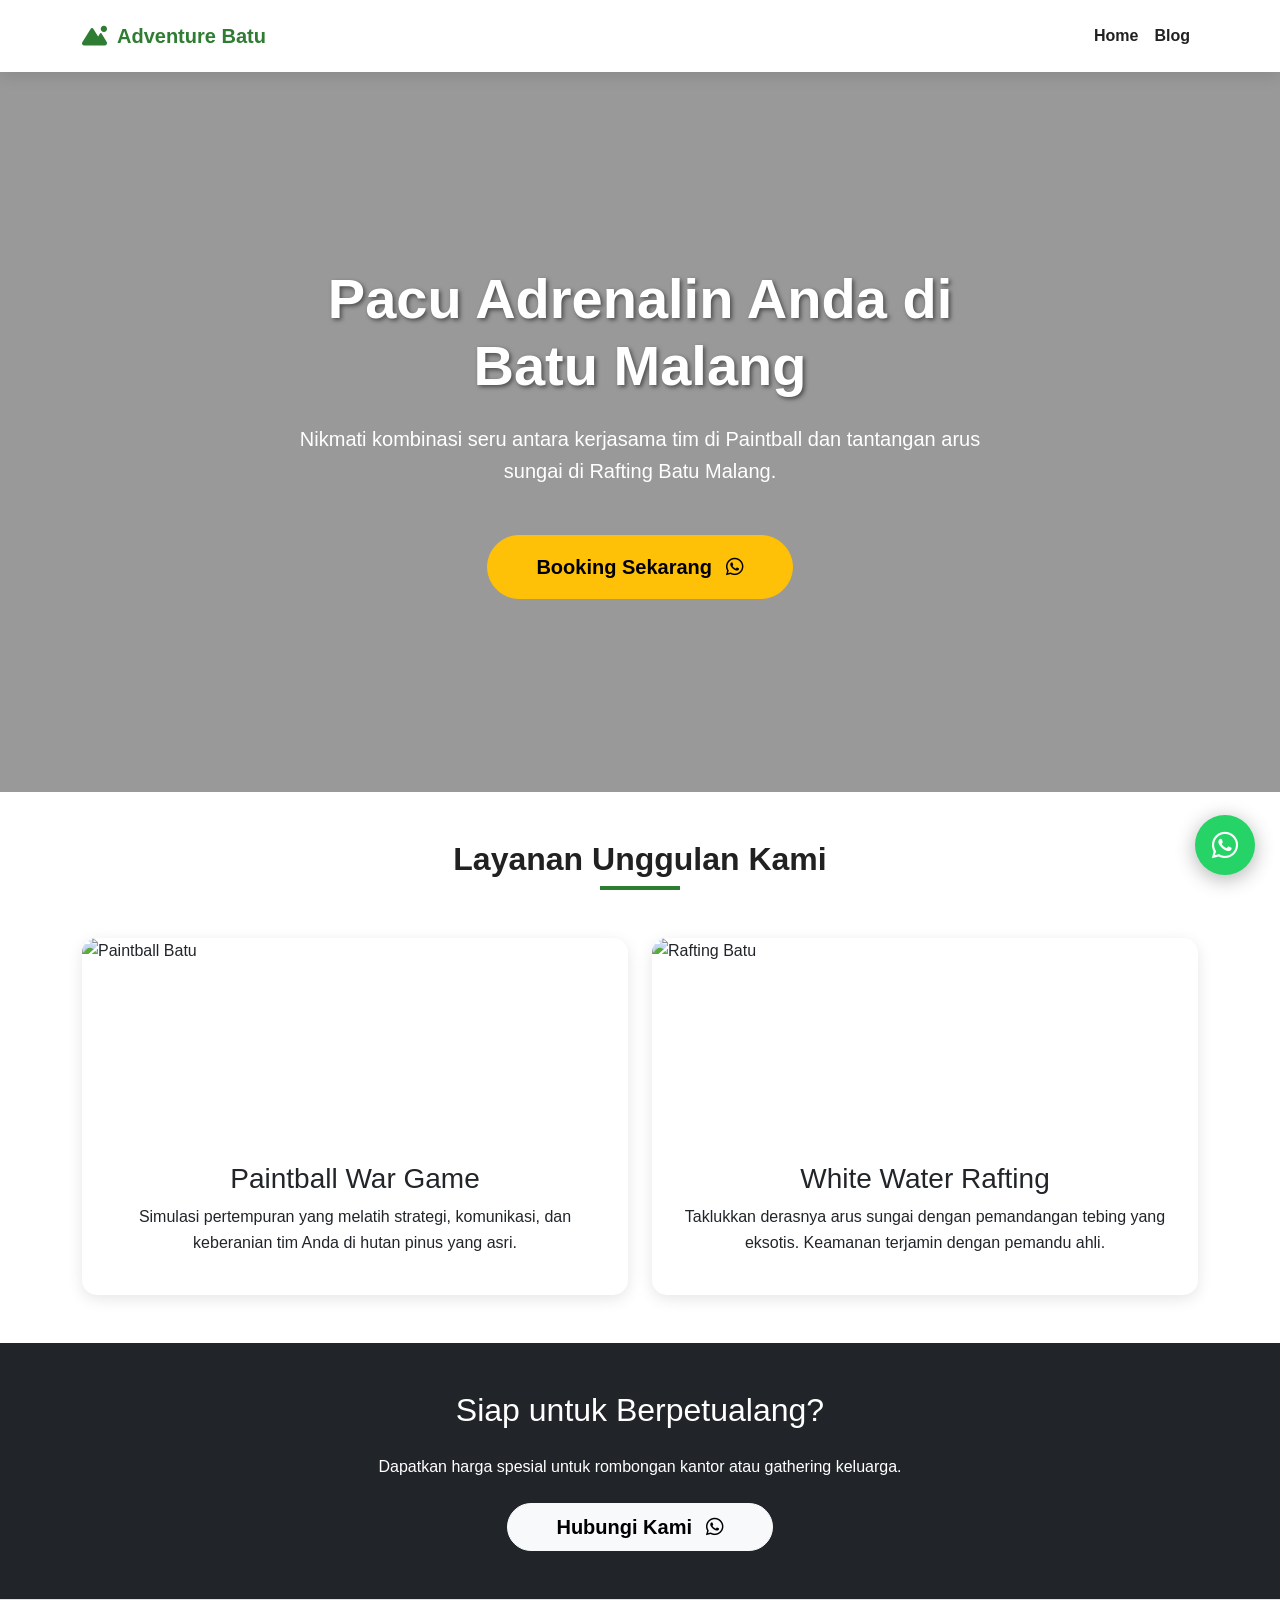
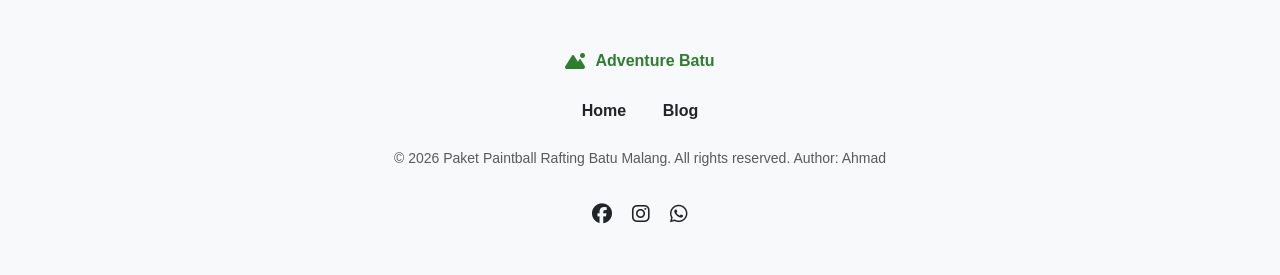
==== index.html @ c864fd22 "Add files via upload" ====
<!DOCTYPE html>
<html lang="id">
<head>
    <meta charset="UTF-8">
    <meta name="viewport" content="width=device-width, initial-scale=1.0">
    <title>Paket Paintball & Rafting Batu Malang - Petualangan Seru & Profesional</title>
    <meta name="description" content="Dapatkan pengalaman petualangan tak terlupakan dengan paket Paintball dan Rafting terbaik di Batu, Malang. Layanan profesional, tim ahli, dan fasilitas lengkap.">
    <meta name="keywords" content="paintball batu malang, rafting batu malang, paket paintball rafting, wisata batu malang, outbound batu malang">
    <meta name="author" content="Ahmad">
    
    <!-- Open Graph / SEO -->
    <meta property="og:type" content="website">
    <meta property="og:title" content="Paket Paintball & Rafting Batu Malang - Petualangan Seru">
    <meta property="og:description" content="Nikmati keseruan bermain paintball dan rafting di alam terbuka Batu, Malang. Booking sekarang!">
    <meta property="og:image" content="img/hero.webp">

    <!-- Stylesheets -->
    <link href="https://cdn.jsdelivr.net/npm/bootstrap@5.3.0/dist/css/bootstrap.min.css" rel="stylesheet">
    <link rel="stylesheet" href="https://cdnjs.cloudflare.com/ajax/libs/font-awesome/6.4.0/css/all.min.css">
    <link rel="stylesheet" href="css/style.css">
    <link rel="icon" type="image/x-icon" href="img/favicon.ico">

    <style>
        /* Specific layout for index to ensure no drift/glitch */
        .hero-section {
            background-image: linear-gradient(rgba(0,0,0,0.4), rgba(0,0,0,0.4)), url('https://images.unsplash.com/photo-1596751303335-ca42b3ca29c1?auto=format&fit=crop&q=80&w=1920');
        }
    </style>
</head>
<body>

    <!-- Navbar -->
    <nav class="navbar navbar-expand-lg sticky-top">
        <div class="container">
            <a class="navbar-brand" href="index.html">
                <i class="fas fa-mountain-sun"></i> Adventure Batu
            </a>
            <button class="navbar-toggler border-0" type="button" data-bs-toggle="collapse" data-bs-target="#navbarNav">
                <span class="navbar-toggler-icon"></span>
            </button>
            <div class="collapse navbar-collapse" id="navbarNav">
                <ul class="navbar-nav ms-auto">
                    <li class="nav-item">
                        <a class="nav-link active" href="index.html">Home</a>
                    </li>
                    <li class="nav-item">
                        <a class="nav-link" href="blog.html">Blog</a>
                    </li>
                </ul>
            </div>
        </div>
    </nav>

    <!-- Hero Section -->
    <header class="hero-section">
        <div class="container">
            <div class="row">
                <div class="col-lg-8 mx-auto">
                    <h1 class="hero-title mb-4">Pacu Adrenalin Anda di Batu Malang</h1>
                    <p class="lead mb-5">Nikmati kombinasi seru antara kerjasama tim di Paintball dan tantangan arus sungai di Rafting Batu Malang.</p>
                    <a href="https://wa.me/6282211221909" class="btn btn-warning btn-lg px-5 py-3 rounded-pill fw-bold">Booking Sekarang <i class="fab fa-whatsapp ms-2"></i></a>
                </div>
            </div>
        </div>
    </header>

    <!-- Services -->
    <section class="py-5">
        <div class="container">
            <div class="text-center mb-5">
                <h2 class="fw-bold">Layanan Unggulan Kami</h2>
                <div class="mx-auto" style="width: 80px; height: 4px; background: var(--primary-color);"></div>
            </div>
            <div class="row g-4">
                <div class="col-md-6">
                    <div class="card card-article">
                        <img src="https://images.unsplash.com/photo-1541625602330-2277a1cd43a7?auto=format&fit=crop&q=80&w=800" class="card-img-top" alt="Paintball Batu">
                        <div class="card-body p-4 text-center">
                            <h3>Paintball War Game</h3>
                            <p>Simulasi pertempuran yang melatih strategi, komunikasi, dan keberanian tim Anda di hutan pinus yang asri.</p>
                        </div>
                    </div>
                </div>
                <div class="col-md-6">
                    <div class="card card-article">
                        <img src="https://images.unsplash.com/photo-1530866495547-15bcdc537078?auto=format&fit=crop&q=80&w=800" class="card-img-top" alt="Rafting Batu">
                        <div class="card-body p-4 text-center">
                            <h3>White Water Rafting</h3>
                            <p>Taklukkan derasnya arus sungai dengan pemandangan tebing yang eksotis. Keamanan terjamin dengan pemandu ahli.</p>
                        </div>
                    </div>
                </div>
            </div>
        </div>
    </section>

    <!-- CTA -->
    <section class="py-5 bg-dark text-white text-center">
        <div class="container">
            <h2 class="mb-4">Siap untuk Berpetualang?</h2>
            <p class="mb-4">Dapatkan harga spesial untuk rombongan kantor atau gathering keluarga.</p>
            <a href="https://wa.me/6282211221909" class="btn btn-light btn-lg rounded-pill fw-bold px-5">Hubungi Kami <i class="fab fa-whatsapp ms-2"></i></a>
        </div>
    </section>

    <!-- Footer -->
    <footer class="py-5 bg-light border-top">
        <div class="container text-center">
            <div class="mb-4">
                <a class="navbar-brand justify-content-center" href="#">
                    <i class="fas fa-mountain-sun"></i> Adventure Batu
                </a>
            </div>
            <ul class="list-inline mb-4">
                <li class="list-inline-item mx-3"><a href="index.html" class="text-decoration-none text-dark fw-bold">Home</a></li>
                <li class="list-inline-item mx-3"><a href="blog.html" class="text-decoration-none text-dark fw-bold">Blog</a></li>
            </ul>
            <p class="text-muted small">&copy; 2026 Paket Paintball Rafting Batu Malang. All rights reserved. Author: Ahmad</p>
            <div class="social-icons pt-3">
                <a href="#" class="text-dark mx-2"><i class="fab fa-facebook fa-lg"></i></a>
                <a href="#" class="text-dark mx-2"><i class="fab fa-instagram fa-lg"></i></a>
                <a href="https://wa.me/6282211221909" class="text-dark mx-2"><i class="fab fa-whatsapp fa-lg"></i></a>
            </div>
        </div>
    </footer>

    <!-- Floating Buttons -->
    <a href="https://wa.me/6282211221909" class="floating-wa" target="_blank">
        <i class="fab fa-whatsapp"></i>
    </a>
    <button class="floating-top" id="backToTop">
        <i class="fas fa-chevron-up"></i>
    </button>

    <!-- Scripts -->
    <script src="https://cdn.jsdelivr.net/npm/bootstrap@5.3.0/dist/js/bootstrap.bundle.min.js"></script>
    <script src="js/script.js"></script>
</body>
</html>
---- css/style.css ----
:root {
    --primary-color: #2e7d32; /* Green for nature */
    --secondary-color: #f57c00; /* Orange for adventure/action */
    --accent-color: #1b5e20;
    --text-dark: #212121;
    --text-light: #f5f5f5;
    --white: #ffffff;
    --shadow: 0 4px 15px rgba(0,0,0,0.1);
}

body {
    font-family: 'Inter', -apple-system, BlinkMacSystemFont, "Segoe UI", Roboto, Helvetica, Arial, sans-serif;
    color: var(--text-dark);
    line-height: 1.6;
    overflow-x: hidden; /* Prevent horizontal scroll */
    width: 100%;
}

/* Prevent mobile glitch / horizontal scroll */
html, body {
    max-width: 100%;
    margin: 0;
    padding: 0;
}

/* Navbar */
.navbar {
    background: rgba(255, 255, 255, 0.95);
    backdrop-filter: blur(10px);
    box-shadow: var(--shadow);
    padding: 15px 0;
}

.navbar-brand {
    font-weight: 800;
    color: var(--primary-color) !important;
    display: flex;
    align-items: center;
    gap: 10px;
}

.nav-link {
    font-weight: 600;
    color: var(--text-dark) !important;
    transition: 0.3s;
}

.nav-link:hover {
    color: var(--primary-color) !important;
}

/* Hero Section */
.hero-section {
    background: linear-gradient(rgba(0,0,0,0.5), rgba(0,0,0,0.5)), url('../img/hero.webp');
    background-size: cover;
    background-position: center;
    height: 80vh;
    display: flex;
    align-items: center;
    color: white;
    text-align: center;
}

.hero-title {
    font-size: 3.5rem;
    font-weight: 900;
    text-shadow: 2px 2px 4px rgba(0,0,0,0.5);
}

/* Floating Elements */
.floating-wa {
    position: fixed;
    bottom: 25px;
    right: 25px;
    z-index: 1000;
    background: #25d366;
    color: white;
    width: 60px;
    height: 60px;
    border-radius: 50%;
    display: flex;
    align-items: center;
    justify-content: center;
    font-size: 30px;
    box-shadow: 0 4px 20px rgba(0,0,0,0.3);
    transition: 0.3s transform;
    text-decoration: none;
}

.floating-wa:hover {
    transform: scale(1.1);
    color: white;
}

.floating-top {
    position: fixed;
    bottom: 95px;
    right: 25px;
    z-index: 1000;
    background: var(--primary-color);
    color: white;
    width: 45px;
    height: 45px;
    border-radius: 50%;
    display: none;
    align-items: center;
    justify-content: center;
    font-size: 20px;
    box-shadow: var(--shadow);
    transition: 0.3s opacity;
    cursor: pointer;
    border: none;
}

/* Article Styling */
.article-container {
    max-width: 900px;
    margin: 50px auto;
    padding: 20px;
}

.article-content img {
    width: 100%;
    height: auto;
    border-radius: 12px;
    margin: 20px 0;
}

.toc {
    background: #f8f9fa;
    padding: 20px;
    border-left: 5px solid var(--primary-color);
    border-radius: 8px;
    margin-bottom: 30px;
}

.toc h4 {
    display: flex;
    justify-content: space-between;
    align-items: center;
    cursor: pointer;
    margin: 0;
}

.toc-content {
    margin-top: 15px;
}

.toc-content ul {
    list-style: none;
    padding-left: 10px;
}

.toc-content ul li {
    margin-bottom: 8px;
}

.toc-content a {
    text-decoration: none;
    color: var(--text-dark);
    font-weight: 500;
}

.toc-content a:hover {
    color: var(--primary-color);
}

blockquote {
    border-left: 10px solid var(--secondary-color);
    background: #fff3e0;
    padding: 20px 30px;
    font-style: italic;
    font-size: 1.2rem;
    border-radius: 0 10px 10px 0;
    margin: 40px 0;
}

.faq-section {
    background: #f0f4f0;
    padding: 40px;
    border-radius: 15px;
    margin: 50px 0;
}

.author-bio {
    display: flex;
    align-items: center;
    gap: 20px;
    background: #fff;
    padding: 30px;
    border-radius: 15px;
    box-shadow: var(--shadow);
    margin: 50px 0;
}

.author-bio img {
    width: 100px;
    height: 100px;
    border-radius: 50%;
    object-fit: cover;
    margin: 0;
}

/* Cards */
.card-article {
    border: none;
    border-radius: 15px;
    overflow: hidden;
    box-shadow: var(--shadow);
    transition: 0.3s;
    height: 100%;
}

.card-article:hover {
    transform: translateY(-10px);
}

.card-article img {
    height: 200px;
    object-fit: cover;
}

/* Responsive fixes */
@media (max-width: 768px) {
    .hero-title {
        font-size: 2.2rem;
    }
    .article-container {
        padding: 15px;
    }
    .navbar-collapse {
        background: white;
        padding: 20px;
        border-radius: 10px;
        margin-top: 10px;
        box-shadow: var(--shadow);
    }
}
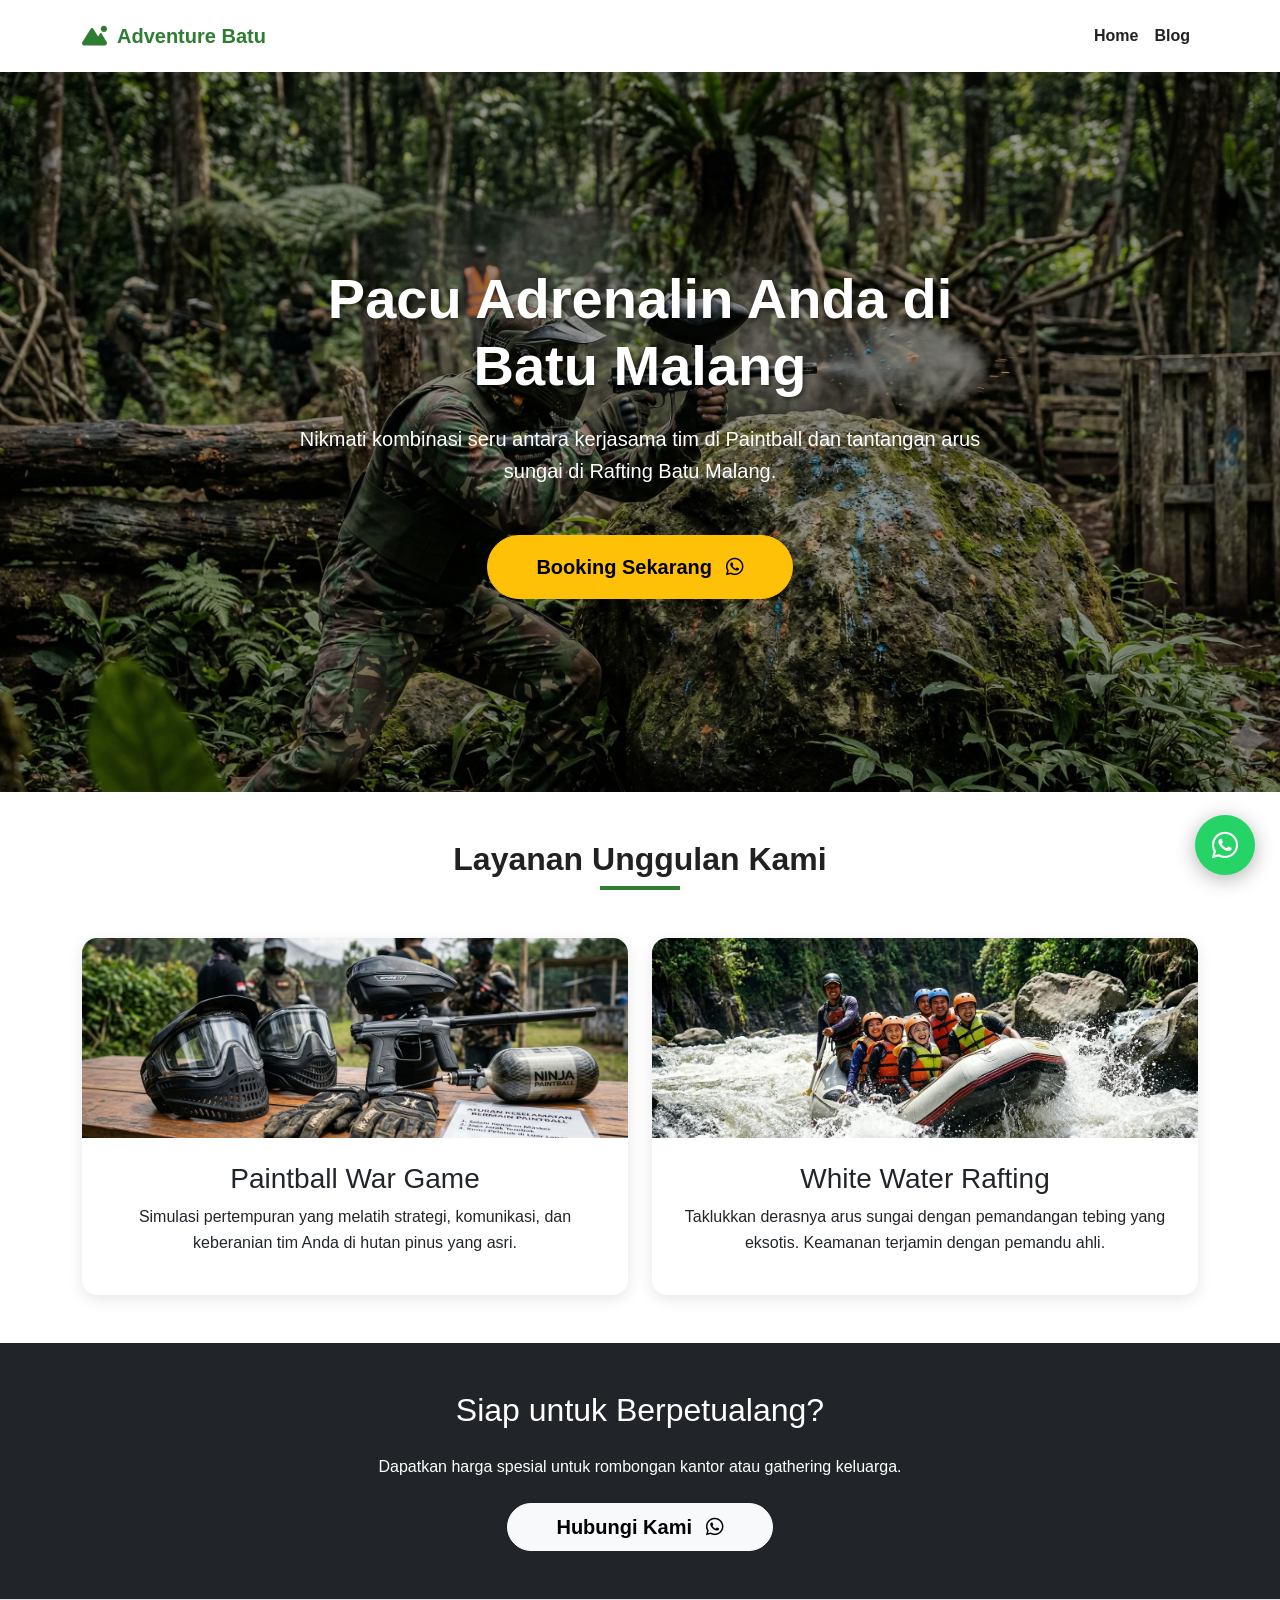
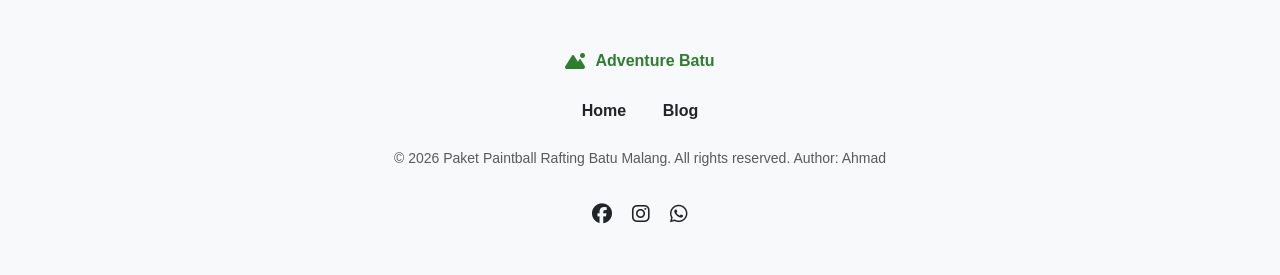
==== commit 66036c8d: "Add files via upload" ====
--- a/index.html
+++ b/index.html
@@ -2,17 +2,25 @@
 <html lang="id">
 <head>
     <meta charset="UTF-8">
-    <meta name="viewport" content="width=device-width, initial-scale=1.0">
+    <meta name="viewport" content="width=device-width, initial-scale=1.0, maximum-scale=1.0, user-scalable=no">
     <title>Paket Paintball & Rafting Batu Malang - Petualangan Seru & Profesional</title>
     <meta name="description" content="Dapatkan pengalaman petualangan tak terlupakan dengan paket Paintball dan Rafting terbaik di Batu, Malang. Layanan profesional, tim ahli, dan fasilitas lengkap.">
-    <meta name="keywords" content="paintball batu malang, rafting batu malang, paket paintball rafting, wisata batu malang, outbound batu malang">
+    <meta name="keywords" content="paintball batu malang, rafting batu malang, paket paintball rafting, wisata batu malang, outbound batu malang, harga rafting batu, tempat paintball malang">
     <meta name="author" content="Ahmad">
     
     <!-- Open Graph / SEO -->
     <meta property="og:type" content="website">
+    <meta property="og:url" content="https://paket-paintballrafting-batumalang.netlify.app/">
     <meta property="og:title" content="Paket Paintball & Rafting Batu Malang - Petualangan Seru">
     <meta property="og:description" content="Nikmati keseruan bermain paintball dan rafting di alam terbuka Batu, Malang. Booking sekarang!">
-    <meta property="og:image" content="img/hero.webp">
+    <meta property="og:image" content="https://paket-paintballrafting-batumalang.netlify.app/img/paintball.webp">
+
+    <!-- Twitter -->
+    <meta property="twitter:card" content="summary_large_image">
+    <meta property="twitter:url" content="https://paket-paintballrafting-batumalang.netlify.app/">
+    <meta property="twitter:title" content="Paket Paintball & Rafting Batu Malang - Petualangan Seru">
+    <meta property="twitter:description" content="Nikmati keseruan bermain paintball dan rafting di alam terbuka Batu, Malang. Booking sekarang!">
+    <meta property="twitter:image" content="https://paket-paintballrafting-batumalang.netlify.app/img/paintball.webp">
 
     <!-- Stylesheets -->
     <link href="https://cdn.jsdelivr.net/npm/bootstrap@5.3.0/dist/css/bootstrap.min.css" rel="stylesheet">
@@ -20,14 +28,39 @@
     <link rel="stylesheet" href="css/style.css">
     <link rel="icon" type="image/x-icon" href="img/favicon.ico">
 
+    <!-- Schema.org for AI Overview -->
+    <script type="application/ld+json">
+    {
+      "@context": "https://schema.org",
+      "@type": "LocalBusiness",
+      "name": "Adventure Batu Malang",
+      "image": "https://paket-paintballrafting-batumalang.netlify.app/img/paintball.webp",
+      "@id": "https://paket-paintballrafting-batumalang.netlify.app/",
+      "url": "https://paket-paintballrafting-batumalang.netlify.app/",
+      "telephone": "+6282211221909",
+      "address": {
+        "@type": "PostalAddress",
+        "streetAddress": "Batu, Malang",
+        "addressLocality": "Batu",
+        "addressRegion": "Jawa Timur",
+        "postalCode": "65311",
+        "addressCountry": "ID"
+      },
+      "geo": {
+        "@type": "GeoCoordinates",
+        "latitude": -7.8682,
+        "longitude": 112.5186
+      }
+    }
+    </script>
+
     <style>
-        /* Specific layout for index to ensure no drift/glitch */
         .hero-section {
-            background-image: linear-gradient(rgba(0,0,0,0.4), rgba(0,0,0,0.4)), url('https://images.unsplash.com/photo-1596751303335-ca42b3ca29c1?auto=format&fit=crop&q=80&w=1920');
+            background-image: linear-gradient(rgba(0,0,0,0.4), rgba(0,0,0,0.4)), url('img/paintball.webp');
         }
     </style>
 </head>
-<body>
+<body oncontextmenu="return false;">
 
     <!-- Navbar -->
     <nav class="navbar navbar-expand-lg sticky-top">
@@ -74,7 +107,7 @@
             <div class="row g-4">
                 <div class="col-md-6">
                     <div class="card card-article">
-                        <img src="https://images.unsplash.com/photo-1541625602330-2277a1cd43a7?auto=format&fit=crop&q=80&w=800" class="card-img-top" alt="Paintball Batu">
+                        <img src="img/peralatan-paintball.webp" class="card-img-top" alt="Paintball Batu" width="800" height="500" loading="lazy">
                         <div class="card-body p-4 text-center">
                             <h3>Paintball War Game</h3>
                             <p>Simulasi pertempuran yang melatih strategi, komunikasi, dan keberanian tim Anda di hutan pinus yang asri.</p>
@@ -83,7 +116,7 @@
                 </div>
                 <div class="col-md-6">
                     <div class="card card-article">
-                        <img src="https://images.unsplash.com/photo-1530866495547-15bcdc537078?auto=format&fit=crop&q=80&w=800" class="card-img-top" alt="Rafting Batu">
+                        <img src="img/rafting.webp" class="card-img-top" alt="Rafting Batu" width="800" height="500" loading="lazy">
                         <div class="card-body p-4 text-center">
                             <h3>White Water Rafting</h3>
                             <p>Taklukkan derasnya arus sungai dengan pemandangan tebing yang eksotis. Keamanan terjamin dengan pemandu ahli.</p>
@@ -117,18 +150,18 @@
             </ul>
             <p class="text-muted small">&copy; 2026 Paket Paintball Rafting Batu Malang. All rights reserved. Author: Ahmad</p>
             <div class="social-icons pt-3">
-                <a href="#" class="text-dark mx-2"><i class="fab fa-facebook fa-lg"></i></a>
-                <a href="#" class="text-dark mx-2"><i class="fab fa-instagram fa-lg"></i></a>
-                <a href="https://wa.me/6282211221909" class="text-dark mx-2"><i class="fab fa-whatsapp fa-lg"></i></a>
+                <a href="#" class="text-dark mx-2" aria-label="Facebook"><i class="fab fa-facebook fa-lg"></i></a>
+                <a href="#" class="text-dark mx-2" aria-label="Instagram"><i class="fab fa-instagram fa-lg"></i></a>
+                <a href="https://wa.me/6282211221909" class="text-dark mx-2" aria-label="WhatsApp"><i class="fab fa-whatsapp fa-lg"></i></a>
             </div>
         </div>
     </footer>
 
     <!-- Floating Buttons -->
-    <a href="https://wa.me/6282211221909" class="floating-wa" target="_blank">
+    <a href="https://wa.me/6282211221909" class="floating-wa" target="_blank" aria-label="Chat WhatsApp">
         <i class="fab fa-whatsapp"></i>
     </a>
-    <button class="floating-top" id="backToTop">
+    <button class="floating-top" id="backToTop" aria-label="Scroll to Top">
         <i class="fas fa-chevron-up"></i>
     </button>
 
